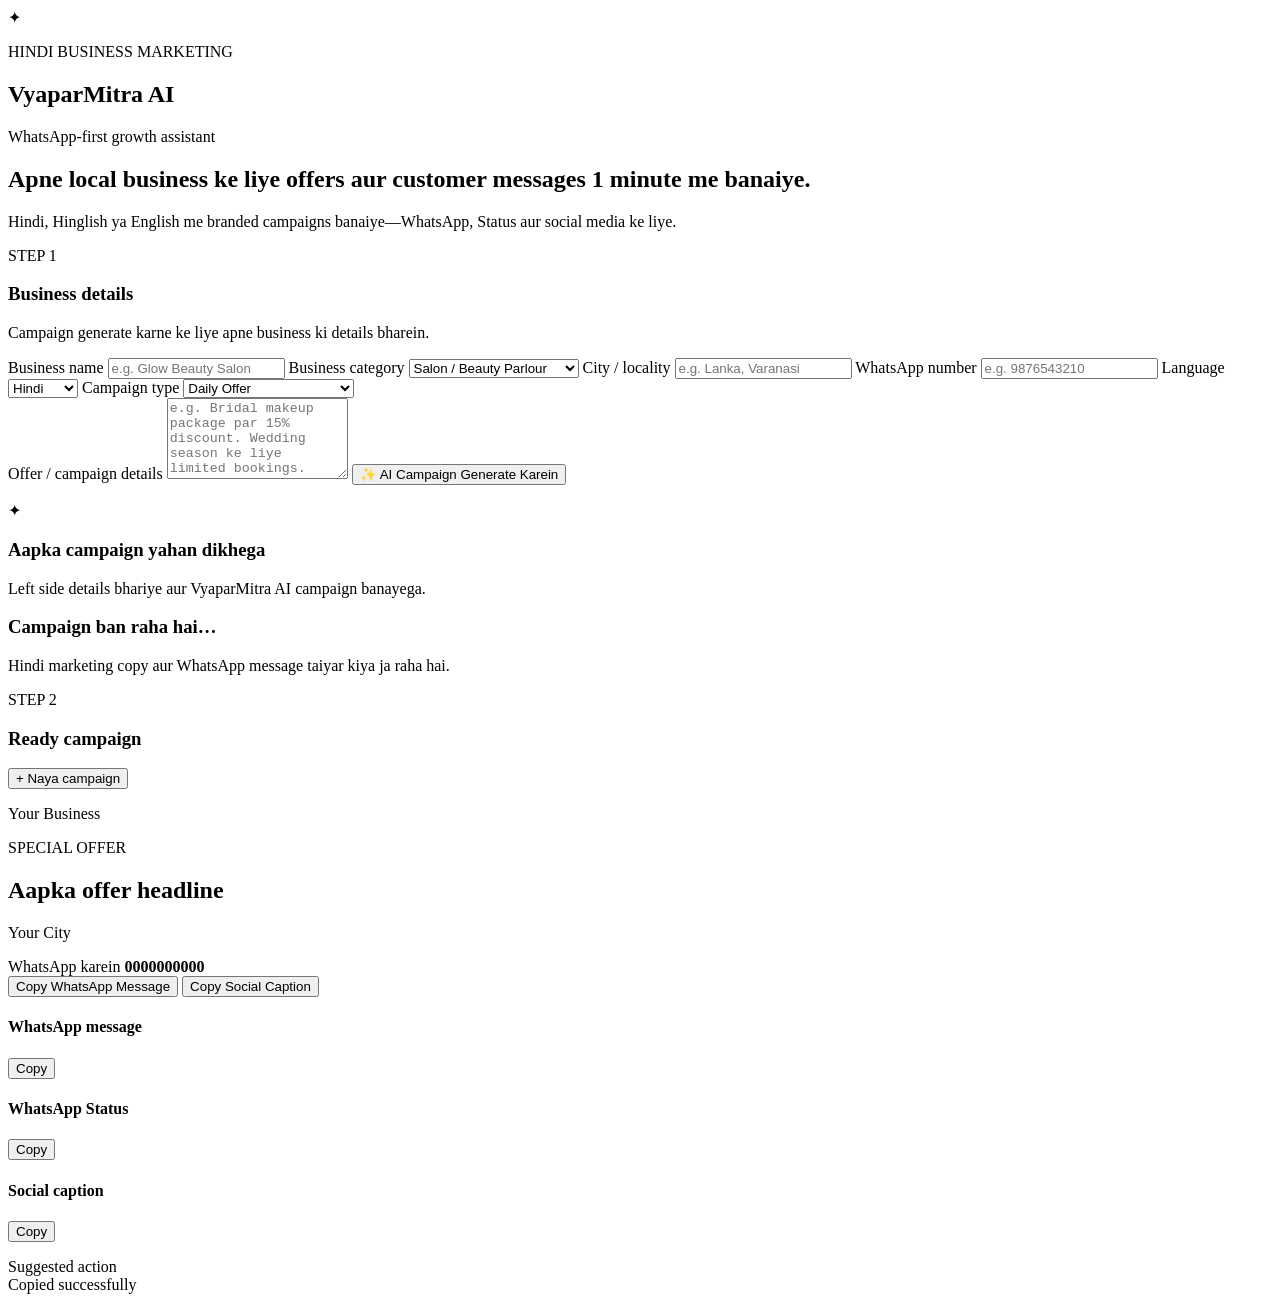
==== frontend/index.html @ ab5fef0e "Add VyaparMitra campaign generator page" ====
<!DOCTYPE html>
<html lang="hi">
<head>
  <meta charset="UTF-8" />
  <meta name="viewport" content="width=device-width, initial-scale=1.0" />
  <title>VyaparMitra — WhatsApp Growth Assistant</title>
  <meta
    name="description"
    content="Hindi aur Hinglish me local business ke liye WhatsApp messages, offers aur marketing campaigns banaiye."
  />
  <link rel="preconnect" href="https://fonts.googleapis.com" />
  <link rel="preconnect" href="https://fonts.gstatic.com" crossorigin />
  <link
    href="https://fonts.googleapis.com/css2?family=Hind:wght@400;500;600;700&family=Manrope:wght@400;500;600;700;800&display=swap"
    rel="stylesheet"
  />
  <link rel="stylesheet" href="style.css" />
</head>
<body>
  <main class="page-shell">
    <section class="hero">
      <div class="brand">
        <div class="brand-icon">✦</div>
        <div>
          <p class="eyebrow">HINDI BUSINESS MARKETING</p>
          <h1>VyaparMitra <span>AI</span></h1>
        </div>
      </div>

      <div class="hero-copy">
        <p class="pill">WhatsApp-first growth assistant</p>
        <h2>Apne local business ke liye offers aur customer messages 1 minute me banaiye.</h2>
        <p>
          Hindi, Hinglish ya English me branded campaigns banaiye—WhatsApp,
          Status aur social media ke liye.
        </p>
      </div>
    </section>

    <section class="workspace">
      <div class="form-card">
        <div class="section-heading">
          <p class="eyebrow">STEP 1</p>
          <h3>Business details</h3>
          <p>Campaign generate karne ke liye apne business ki details bharein.</p>
        </div>

        <form id="campaignForm">
          <div class="input-grid">
            <label>
              Business name
              <input
                id="businessName"
                type="text"
                placeholder="e.g. Glow Beauty Salon"
                required
              />
            </label>

            <label>
              Business category
              <select id="category" required>
                <option value="Salon">Salon / Beauty Parlour</option>
                <option value="Boutique">Boutique / Clothing Shop</option>
                <option value="Coaching Institute">Coaching Institute</option>
                <option value="Restaurant or Cafe">Restaurant / Cafe</option>
                <option value="Clinic">Clinic / Doctor</option>
                <option value="Gym">Gym / Fitness Centre</option>
                <option value="Property Dealer">Property Dealer</option>
                <option value="Local Shop">Local Shop</option>
                <option value="Other">Other</option>
              </select>
            </label>

            <label>
              City / locality
              <input
                id="city"
                type="text"
                placeholder="e.g. Lanka, Varanasi"
                required
              />
            </label>

            <label>
              WhatsApp number
              <input
                id="phone"
                type="tel"
                placeholder="e.g. 9876543210"
                required
              />
            </label>

            <label>
              Language
              <select id="language">
                <option value="Hindi">Hindi</option>
                <option value="Hinglish">Hinglish</option>
                <option value="English">English</option>
              </select>
            </label>

            <label>
              Campaign type
              <select id="campaignType">
                <option value="Daily Offer">Daily Offer</option>
                <option value="Festival Greeting">Festival Greeting</option>
                <option value="New Arrival">New Arrival</option>
                <option value="Customer Follow-up">Customer Follow-up</option>
                <option value="Appointment Reminder">Appointment Reminder</option>
                <option value="Google Review Request">Google Review Request</option>
                <option value="Fee or Payment Reminder">Fee / Payment Reminder</option>
              </select>
            </label>
          </div>

          <label class="full-width">
            Offer / campaign details
            <textarea
              id="offer"
              rows="5"
              placeholder="e.g. Bridal makeup package par 15% discount. Wedding season ke liye limited bookings."
              required
            ></textarea>
          </label>

          <button id="generateButton" type="submit">
            <span>✨ AI Campaign Generate Karein</span>
          </button>

          <p id="formError" class="form-error" role="alert"></p>
        </form>
      </div>

      <div class="result-area">
        <div id="emptyState" class="empty-state">
          <div class="empty-icon">✦</div>
          <h3>Aapka campaign yahan dikhega</h3>
          <p>Left side details bhariye aur VyaparMitra AI campaign banayega.</p>
        </div>

        <div id="loadingState" class="loading-state hidden">
          <div class="loader"></div>
          <h3>Campaign ban raha hai…</h3>
          <p>Hindi marketing copy aur WhatsApp message taiyar kiya ja raha hai.</p>
        </div>

        <div id="resultState" class="hidden">
          <div class="result-topbar">
            <div>
              <p class="eyebrow">STEP 2</p>
              <h3>Ready campaign</h3>
            </div>
            <button id="newCampaignButton" class="secondary-button" type="button">
              + Naya campaign
            </button>
          </div>

          <article class="poster-card">
            <p class="poster-brand" id="posterBusinessName">Your Business</p>
            <p class="poster-type" id="posterCampaignType">SPECIAL OFFER</p>
            <h2 id="posterHeadline">Aapka offer headline</h2>
            <p id="posterCity">Your City</p>
            <div class="poster-footer">
              <span>WhatsApp karein</span>
              <strong id="posterPhone">0000000000</strong>
            </div>
          </article>

          <div class="action-row">
            <button class="action-button" type="button" data-copy-target="whatsappMessage">
              Copy WhatsApp Message
            </button>
            <button class="action-button" type="button" data-copy-target="socialCaption">
              Copy Social Caption
            </button>
          </div>

          <div class="content-card">
            <div class="content-card-header">
              <h4>WhatsApp message</h4>
              <button class="copy-mini" type="button" data-copy-target="whatsappMessage">
                Copy
              </button>
            </div>
            <p id="whatsappMessage"></p>
          </div>

          <div class="content-card">
            <div class="content-card-header">
              <h4>WhatsApp Status</h4>
              <button class="copy-mini" type="button" data-copy-target="statusText">
                Copy
              </button>
            </div>
            <p id="statusText"></p>
          </div>

          <div class="content-card">
            <div class="content-card-header">
              <h4>Social caption</h4>
              <button class="copy-mini" type="button" data-copy-target="socialCaption">
                Copy
              </button>
            </div>
            <p id="socialCaption"></p>
            <div id="hashtags" class="hashtags"></div>
          </div>

          <div class="cta-card">
            <span>Suggested action</span>
            <strong id="callToAction"></strong>
          </div>
        </div>
      </div>
    </section>
  </main>

  <div id="toast" class="toast">Copied successfully</div>
  <script src="app.js"></script>
</body>
</html>
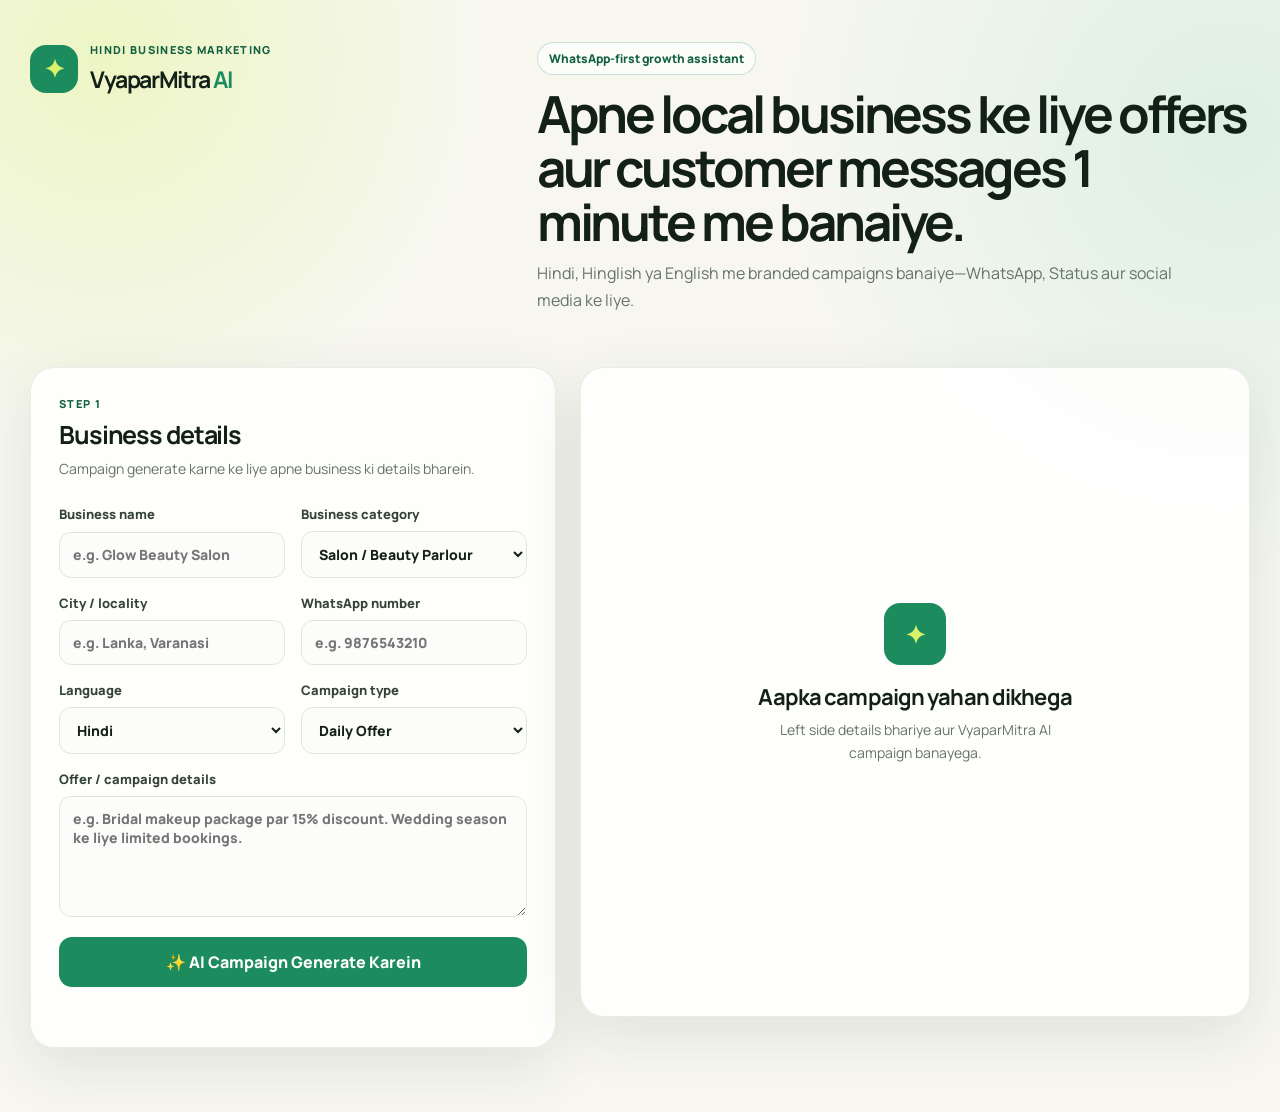
==== commit a26fba74: "Add WhatsApp sharing button" ====
--- a/frontend/index.html
+++ b/frontend/index.html
@@ -169,13 +169,18 @@
           </article>
 
           <div class="action-row">
-            <button class="action-button" type="button" data-copy-target="whatsappMessage">
-              Copy WhatsApp Message
-            </button>
-            <button class="action-button" type="button" data-copy-target="socialCaption">
-              Copy Social Caption
-            </button>
-          </div>
+  <button class="action-button" type="button" data-copy-target="whatsappMessage">
+    Copy WhatsApp Message
+  </button>
+
+  <button id="shareWhatsAppButton" class="action-button whatsapp-button" type="button">
+    WhatsApp me Share Karein
+  </button>
+
+  <button class="action-button" type="button" data-copy-target="socialCaption">
+    Copy Social Caption
+  </button>
+</div>
 
           <div class="content-card">
             <div class="content-card-header">
--- a/frontend/style.css
+++ b/frontend/style.css
@@ -0,0 +1,546 @@
+:root {
+  --ink: #132018;
+  --muted: #66736a;
+  --line: #e6ebe5;
+  --paper: #ffffff;
+  --cream: #f7f7f0;
+  --green: #1c8b5d;
+  --green-dark: #11613f;
+  --lime: #d9f269;
+  --danger: #bd3030;
+  --shadow: 0 18px 60px rgba(26, 65, 43, 0.11);
+}
+
+* {
+  box-sizing: border-box;
+}
+
+html {
+  scroll-behavior: smooth;
+}
+
+body {
+  margin: 0;
+  color: var(--ink);
+  background:
+    radial-gradient(circle at 8% 5%, rgba(217, 242, 105, 0.32), transparent 24rem),
+    radial-gradient(circle at 96% 12%, rgba(107, 207, 159, 0.18), transparent 28rem),
+    var(--cream);
+  font-family: "Manrope", "Hind", sans-serif;
+}
+
+button,
+input,
+textarea,
+select {
+  font: inherit;
+}
+
+button {
+  cursor: pointer;
+}
+
+.page-shell {
+  width: min(1220px, calc(100% - 32px));
+  margin: 0 auto;
+  padding: 42px 0 64px;
+}
+
+.hero {
+  display: grid;
+  grid-template-columns: 0.9fr 1.4fr;
+  gap: 48px;
+  align-items: start;
+  margin-bottom: 36px;
+}
+
+.brand {
+  display: flex;
+  align-items: center;
+  gap: 12px;
+}
+
+.brand-icon,
+.empty-icon {
+  display: grid;
+  place-items: center;
+  border-radius: 16px;
+  background: var(--green);
+  color: var(--lime);
+  font-size: 25px;
+  font-weight: 800;
+}
+
+.brand-icon {
+  width: 48px;
+  height: 48px;
+}
+
+.eyebrow {
+  margin: 0 0 6px;
+  color: var(--green-dark);
+  font-size: 11px;
+  font-weight: 800;
+  letter-spacing: 0.12em;
+}
+
+h1,
+h2,
+h3,
+h4,
+p {
+  margin-top: 0;
+}
+
+h1 {
+  margin-bottom: 0;
+  font-size: 23px;
+  letter-spacing: -0.06em;
+}
+
+h1 span {
+  color: var(--green);
+}
+
+.hero-copy {
+  max-width: 780px;
+}
+
+.pill {
+  display: inline-block;
+  margin-bottom: 12px;
+  padding: 7px 11px;
+  border: 1px solid rgba(28, 139, 93, 0.24);
+  border-radius: 100px;
+  color: var(--green-dark);
+  background: rgba(255, 255, 255, 0.65);
+  font-size: 12px;
+  font-weight: 800;
+}
+
+.hero-copy h2 {
+  margin-bottom: 12px;
+  max-width: 750px;
+  font-size: clamp(30px, 4vw, 52px);
+  line-height: 1.05;
+  letter-spacing: -0.06em;
+}
+
+.hero-copy > p:last-child {
+  max-width: 680px;
+  color: var(--muted);
+  line-height: 1.7;
+}
+
+.workspace {
+  display: grid;
+  grid-template-columns: minmax(320px, 0.88fr) minmax(360px, 1.12fr);
+  gap: 24px;
+  align-items: start;
+}
+
+.form-card,
+.result-area {
+  border: 1px solid rgba(19, 32, 24, 0.08);
+  border-radius: 24px;
+  background: rgba(255, 255, 255, 0.86);
+  box-shadow: var(--shadow);
+}
+
+.form-card {
+  padding: 28px;
+}
+
+.section-heading h3,
+.result-topbar h3 {
+  margin-bottom: 6px;
+  font-size: 25px;
+  letter-spacing: -0.045em;
+}
+
+.section-heading > p:last-child {
+  color: var(--muted);
+  font-size: 14px;
+  line-height: 1.5;
+}
+
+form {
+  margin-top: 26px;
+}
+
+.input-grid {
+  display: grid;
+  grid-template-columns: 1fr 1fr;
+  gap: 16px;
+}
+
+label {
+  display: grid;
+  gap: 8px;
+  color: #34443a;
+  font-size: 13px;
+  font-weight: 800;
+}
+
+.full-width {
+  margin-top: 16px;
+}
+
+input,
+textarea,
+select {
+  width: 100%;
+  border: 1px solid #dfe6df;
+  border-radius: 12px;
+  outline: none;
+  background: #fcfdfa;
+  color: var(--ink);
+  padding: 12px 13px;
+  font-size: 14px;
+  transition: 0.2s ease;
+}
+
+textarea {
+  resize: vertical;
+  min-height: 118px;
+}
+
+input:focus,
+textarea:focus,
+select:focus {
+  border-color: var(--green);
+  box-shadow: 0 0 0 4px rgba(28, 139, 93, 0.11);
+}
+
+form > button {
+  width: 100%;
+  margin-top: 20px;
+  border: 0;
+  border-radius: 13px;
+  background: var(--green);
+  color: white;
+  padding: 14px 16px;
+  font-weight: 800;
+  transition: transform 0.2s ease, background 0.2s ease;
+}
+
+form > button:hover {
+  background: var(--green-dark);
+  transform: translateY(-1px);
+}
+
+form > button:disabled {
+  cursor: not-allowed;
+  opacity: 0.7;
+  transform: none;
+}
+
+.form-error {
+  min-height: 20px;
+  margin: 12px 0 0;
+  color: var(--danger);
+  font-size: 13px;
+  font-weight: 700;
+}
+
+.result-area {
+  min-height: 650px;
+  padding: 28px;
+}
+
+.empty-state,
+.loading-state {
+  display: flex;
+  min-height: 590px;
+  flex-direction: column;
+  align-items: center;
+  justify-content: center;
+  text-align: center;
+}
+
+.empty-icon {
+  width: 62px;
+  height: 62px;
+  margin-bottom: 17px;
+}
+
+.empty-state h3,
+.loading-state h3 {
+  margin-bottom: 7px;
+  font-size: 22px;
+  letter-spacing: -0.04em;
+}
+
+.empty-state p,
+.loading-state p {
+  max-width: 290px;
+  color: var(--muted);
+  font-size: 14px;
+  line-height: 1.6;
+}
+
+.hidden {
+  display: none !important;
+}
+
+.loader {
+  width: 42px;
+  height: 42px;
+  margin-bottom: 18px;
+  border: 4px solid #dfece3;
+  border-top-color: var(--green);
+  border-radius: 50%;
+  animation: spin 0.9s linear infinite;
+}
+
+@keyframes spin {
+  to {
+    transform: rotate(360deg);
+  }
+}
+
+.result-topbar {
+  display: flex;
+  align-items: center;
+  justify-content: space-between;
+  gap: 16px;
+  margin-bottom: 19px;
+}
+
+.secondary-button,
+.action-button,
+.copy-mini {
+  border: 1px solid #d9e3db;
+  border-radius: 10px;
+  color: var(--green-dark);
+  background: white;
+  font-size: 12px;
+  font-weight: 800;
+}
+
+.secondary-button {
+  padding: 10px 12px;
+}
+
+.poster-card {
+  position: relative;
+  overflow: hidden;
+  min-height: 250px;
+  border-radius: 21px;
+  color: #ffffff;
+  background:
+    radial-gradient(circle at 95% 6%, rgba(217, 242, 105, 0.96) 0 12%, transparent 12.3%),
+    radial-gradient(circle at 82% 32%, rgba(132, 221, 169, 0.3) 0 21%, transparent 21.3%),
+    linear-gradient(145deg, #123f2b, #1c8b5d);
+  padding: 28px;
+}
+
+.poster-card::after {
+  position: absolute;
+  right: -20px;
+  bottom: -72px;
+  width: 210px;
+  height: 210px;
+  border: 1px solid rgba(255, 255, 255, 0.26);
+  border-radius: 50%;
+  content: "";
+}
+
+.poster-brand,
+.poster-type,
+.poster-footer {
+  position: relative;
+  z-index: 1;
+}
+
+.poster-brand {
+  margin-bottom: 25px;
+  color: var(--lime);
+  font-size: 13px;
+  font-weight: 800;
+  letter-spacing: 0.04em;
+}
+
+.poster-type {
+  margin-bottom: 9px;
+  color: rgba(255, 255, 255, 0.76);
+  font-size: 10px;
+  font-weight: 800;
+  letter-spacing: 0.14em;
+}
+
+.poster-card h2 {
+  position: relative;
+  z-index: 1;
+  max-width: 510px;
+  margin-bottom: 17px;
+  font-family: "Hind", sans-serif;
+  font-size: clamp(27px, 4vw, 43px);
+  line-height: 1.14;
+  letter-spacing: -0.045em;
+}
+
+.poster-card > p:not(.poster-brand):not(.poster-type) {
+  position: relative;
+  z-index: 1;
+  margin-bottom: 23px;
+  color: rgba(255, 255, 255, 0.78);
+  font-size: 14px;
+}
+
+.poster-footer {
+  display: inline-flex;
+  align-items: center;
+  gap: 10px;
+  border-radius: 10px;
+  background: rgba(7, 42, 26, 0.46);
+  padding: 9px 12px;
+  font-size: 12px;
+}
+
+.action-row {
+  display: flex;
+  gap: 10px;
+  margin: 16px 0;
+}
+
+.action-button {
+  flex: 1;
+  padding: 11px;
+}
+
+.content-card,
+.cta-card {
+  margin-top: 12px;
+  border: 1px solid #e5ebe5;
+  border-radius: 16px;
+  background: #ffffff;
+  padding: 16px;
+}
+
+.content-card-header {
+  display: flex;
+  align-items: center;
+  justify-content: space-between;
+  gap: 12px;
+  margin-bottom: 10px;
+}
+
+.content-card h4 {
+  margin-bottom: 0;
+  font-size: 14px;
+}
+
+.copy-mini {
+  padding: 6px 9px;
+}
+
+.content-card > p {
+  margin-bottom: 0;
+  white-space: pre-wrap;
+  color: #3b4b40;
+  font-family: "Hind", sans-serif;
+  font-size: 16px;
+  line-height: 1.55;
+}
+
+.hashtags {
+  display: flex;
+  flex-wrap: wrap;
+  gap: 7px;
+  margin-top: 13px;
+}
+
+.hashtags span {
+  border-radius: 100px;
+  background: #eef7ef;
+  color: var(--green-dark);
+  padding: 5px 8px;
+  font-size: 11px;
+  font-weight: 800;
+}
+
+.cta-card {
+  display: grid;
+  gap: 6px;
+  border-color: #d4e8d9;
+  background: #f2fbf4;
+}
+
+.cta-card span {
+  color: var(--green-dark);
+  font-size: 11px;
+  font-weight: 800;
+  letter-spacing: 0.07em;
+  text-transform: uppercase;
+}
+
+.cta-card strong {
+  font-family: "Hind", sans-serif;
+  font-size: 17px;
+}
+
+.toast {
+  position: fixed;
+  z-index: 10;
+  bottom: 24px;
+  left: 50%;
+  max-width: calc(100% - 32px);
+  border-radius: 12px;
+  background: #17271d;
+  color: #ffffff;
+  padding: 12px 15px;
+  font-size: 13px;
+  font-weight: 700;
+  opacity: 0;
+  pointer-events: none;
+  transform: translate(-50%, 14px);
+  transition: 0.25s ease;
+}
+
+.toast.show {
+  opacity: 1;
+  transform: translate(-50%, 0);
+}
+
+@media (max-width: 900px) {
+  .hero,
+  .workspace {
+    grid-template-columns: 1fr;
+  }
+
+  .hero {
+    gap: 28px;
+  }
+}
+
+@media (max-width: 580px) {
+  .page-shell {
+    width: min(100% - 20px, 1220px);
+    padding-top: 20px;
+  }
+
+  .form-card,
+  .result-area {
+    border-radius: 19px;
+    padding: 19px;
+  }
+
+  .input-grid {
+    grid-template-columns: 1fr;
+  }
+
+  .result-topbar {
+    flex-direction: column;
+    align-items: flex-start;
+  }
+
+  .action-row {
+    flex-direction: column;
+  }
+
+  .poster-card {
+    min-height: 230px;
+    padding: 22px;
+  }
+}
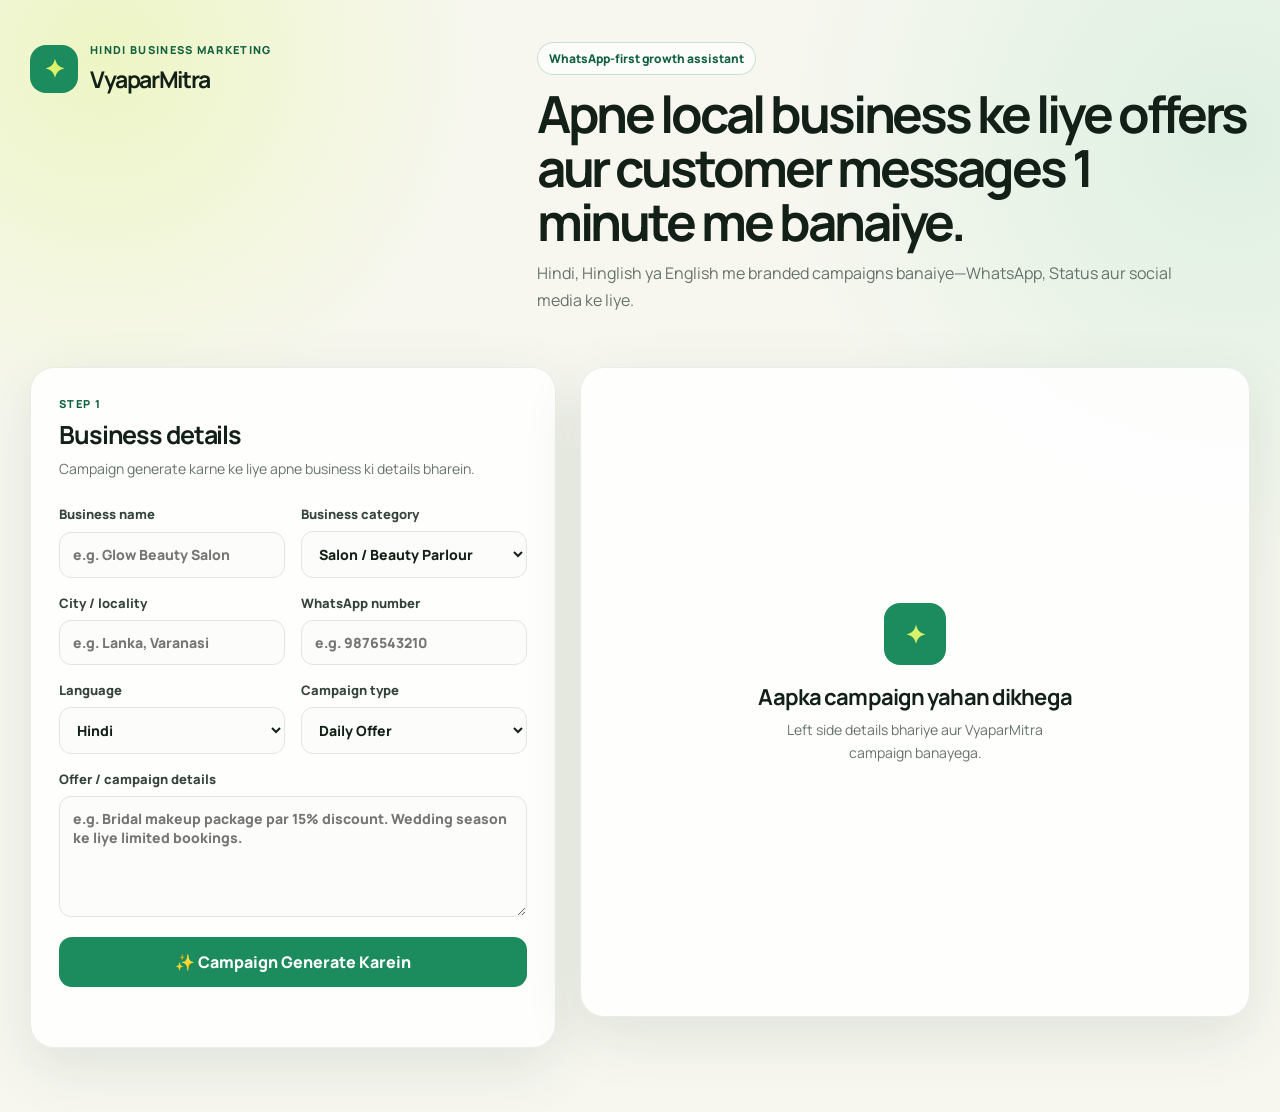
==== commit aa50344d: "Remove "AI" wording from site branding and copy Update UI text, button labels, and backend API messa" ====
--- a/frontend/index.html
+++ b/frontend/index.html
@@ -23,7 +23,7 @@
         <div class="brand-icon">✦</div>
         <div>
           <p class="eyebrow">HINDI BUSINESS MARKETING</p>
-          <h1>VyaparMitra <span>AI</span></h1>
+          <h1>VyaparMitra</h1>
         </div>
       </div>
 
@@ -126,7 +126,7 @@
           </label>
 
           <button id="generateButton" type="submit">
-            <span>✨ AI Campaign Generate Karein</span>
+            <span>✨ Campaign Generate Karein</span>
           </button>
 
           <p id="formError" class="form-error" role="alert"></p>
@@ -137,7 +137,7 @@
         <div id="emptyState" class="empty-state">
           <div class="empty-icon">✦</div>
           <h3>Aapka campaign yahan dikhega</h3>
-          <p>Left side details bhariye aur VyaparMitra AI campaign banayega.</p>
+          <p>Left side details bhariye aur VyaparMitra campaign banayega.</p>
         </div>
 
         <div id="loadingState" class="loading-state hidden">
--- a/frontend/style.css
+++ b/frontend/style.css
@@ -544,3 +544,14 @@
     padding: 22px;
   }
 }
+.whatsapp-button {
+  border-color: #20b95b;
+  background: #20b95b;
+  color: #ffffff;
+}
+
+.whatsapp-button:hover {
+  border-color: #128a40;
+  background: #128a40;
+  color: #ffffff;
+}
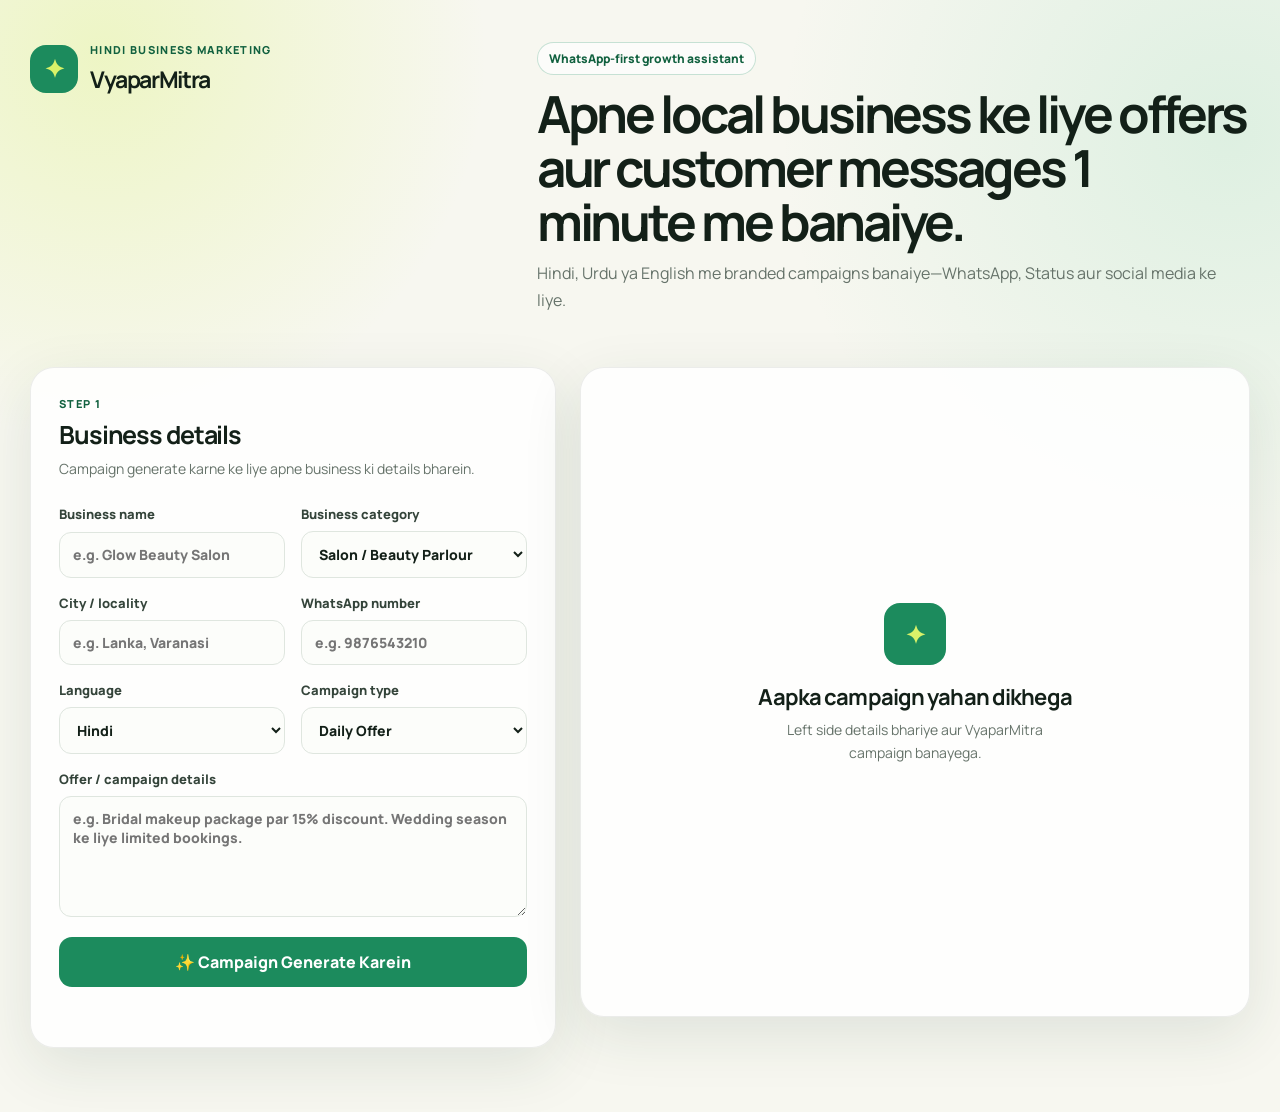
==== commit a9075bd0: "Fix slider images and add missing slider dots - Rename docs/assets images from the double .jpg.png e" ====
--- a/frontend/index.html
+++ b/frontend/index.html
@@ -6,7 +6,7 @@
   <title>VyaparMitra — WhatsApp Growth Assistant</title>
   <meta
     name="description"
-    content="Hindi aur Hinglish me local business ke liye WhatsApp messages, offers aur marketing campaigns banaiye."
+    content="Hindi aur Urdu me local business ke liye WhatsApp messages, offers aur marketing campaigns banaiye."
   />
   <link rel="preconnect" href="https://fonts.googleapis.com" />
   <link rel="preconnect" href="https://fonts.gstatic.com" crossorigin />
@@ -31,7 +31,7 @@
         <p class="pill">WhatsApp-first growth assistant</p>
         <h2>Apne local business ke liye offers aur customer messages 1 minute me banaiye.</h2>
         <p>
-          Hindi, Hinglish ya English me branded campaigns banaiye—WhatsApp,
+          Hindi, Urdu ya English me branded campaigns banaiye—WhatsApp,
           Status aur social media ke liye.
         </p>
       </div>
@@ -96,7 +96,7 @@
               Language
               <select id="language">
                 <option value="Hindi">Hindi</option>
-                <option value="Hinglish">Hinglish</option>
+                <option value="Urdu">Urdu</option>
                 <option value="English">English</option>
               </select>
             </label>
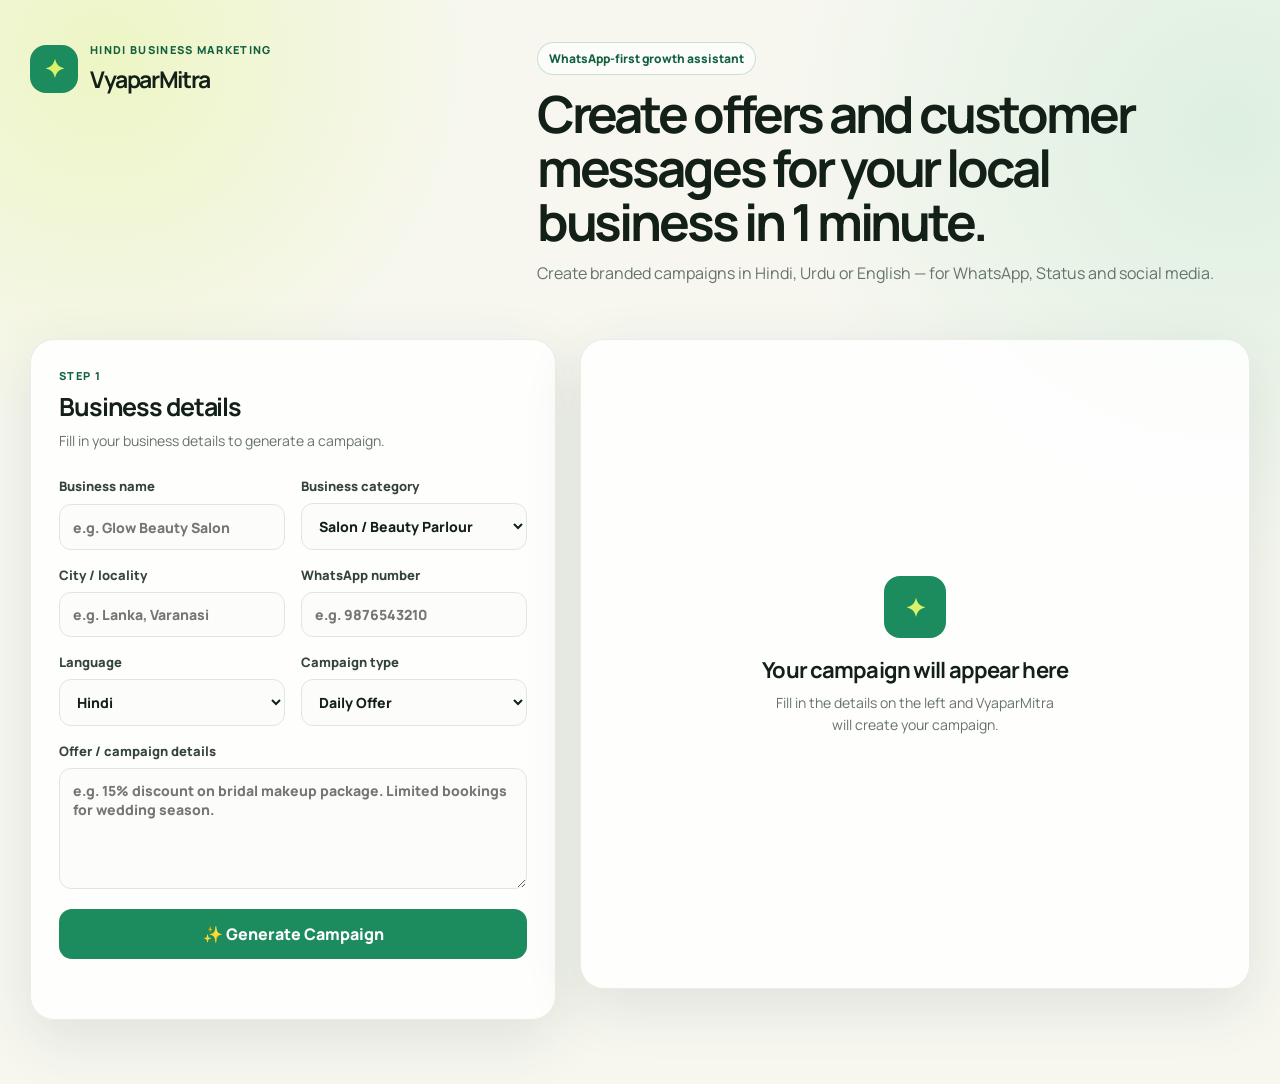
==== commit 3c64bab1: "Translate remaining Hindi/Hinglish UI text to English Finish the English-UI pass: the legacy fronten" ====
--- a/frontend/index.html
+++ b/frontend/index.html
@@ -1,12 +1,12 @@
 <!DOCTYPE html>
-<html lang="hi">
+<html lang="en">
 <head>
   <meta charset="UTF-8" />
   <meta name="viewport" content="width=device-width, initial-scale=1.0" />
   <title>VyaparMitra — WhatsApp Growth Assistant</title>
   <meta
     name="description"
-    content="Hindi aur Urdu me local business ke liye WhatsApp messages, offers aur marketing campaigns banaiye."
+    content="Create WhatsApp messages, offers and marketing campaigns for your local business in Hindi and Urdu."
   />
   <link rel="preconnect" href="https://fonts.googleapis.com" />
   <link rel="preconnect" href="https://fonts.gstatic.com" crossorigin />
@@ -29,10 +29,10 @@
 
       <div class="hero-copy">
         <p class="pill">WhatsApp-first growth assistant</p>
-        <h2>Apne local business ke liye offers aur customer messages 1 minute me banaiye.</h2>
+        <h2>Create offers and customer messages for your local business in 1 minute.</h2>
         <p>
-          Hindi, Urdu ya English me branded campaigns banaiye—WhatsApp,
-          Status aur social media ke liye.
+          Create branded campaigns in Hindi, Urdu or English — for
+          WhatsApp, Status and social media.
         </p>
       </div>
     </section>
@@ -42,7 +42,7 @@
         <div class="section-heading">
           <p class="eyebrow">STEP 1</p>
           <h3>Business details</h3>
-          <p>Campaign generate karne ke liye apne business ki details bharein.</p>
+          <p>Fill in your business details to generate a campaign.</p>
         </div>
 
         <form id="campaignForm">
@@ -120,13 +120,13 @@
             <textarea
               id="offer"
               rows="5"
-              placeholder="e.g. Bridal makeup package par 15% discount. Wedding season ke liye limited bookings."
+              placeholder="e.g. 15% discount on bridal makeup package. Limited bookings for wedding season."
               required
             ></textarea>
           </label>
 
           <button id="generateButton" type="submit">
-            <span>✨ Campaign Generate Karein</span>
+            <span>✨ Generate Campaign</span>
           </button>
 
           <p id="formError" class="form-error" role="alert"></p>
@@ -136,14 +136,14 @@
       <div class="result-area">
         <div id="emptyState" class="empty-state">
           <div class="empty-icon">✦</div>
-          <h3>Aapka campaign yahan dikhega</h3>
-          <p>Left side details bhariye aur VyaparMitra campaign banayega.</p>
+          <h3>Your campaign will appear here</h3>
+          <p>Fill in the details on the left and VyaparMitra will create your campaign.</p>
         </div>
 
         <div id="loadingState" class="loading-state hidden">
           <div class="loader"></div>
-          <h3>Campaign ban raha hai…</h3>
-          <p>Hindi marketing copy aur WhatsApp message taiyar kiya ja raha hai.</p>
+          <h3>Generating your campaign…</h3>
+          <p>Your marketing copy and WhatsApp message are being prepared.</p>
         </div>
 
         <div id="resultState" class="hidden">
@@ -153,17 +153,17 @@
               <h3>Ready campaign</h3>
             </div>
             <button id="newCampaignButton" class="secondary-button" type="button">
-              + Naya campaign
+              + New campaign
             </button>
           </div>
 
           <article class="poster-card">
             <p class="poster-brand" id="posterBusinessName">Your Business</p>
             <p class="poster-type" id="posterCampaignType">SPECIAL OFFER</p>
-            <h2 id="posterHeadline">Aapka offer headline</h2>
+            <h2 id="posterHeadline">Your offer headline</h2>
             <p id="posterCity">Your City</p>
             <div class="poster-footer">
-              <span>WhatsApp karein</span>
+              <span>Message on WhatsApp</span>
               <strong id="posterPhone">0000000000</strong>
             </div>
           </article>
@@ -174,7 +174,7 @@
   </button>
 
   <button id="shareWhatsAppButton" class="action-button whatsapp-button" type="button">
-    WhatsApp me Share Karein
+    Share on WhatsApp
   </button>
 
   <button class="action-button" type="button" data-copy-target="socialCaption">
